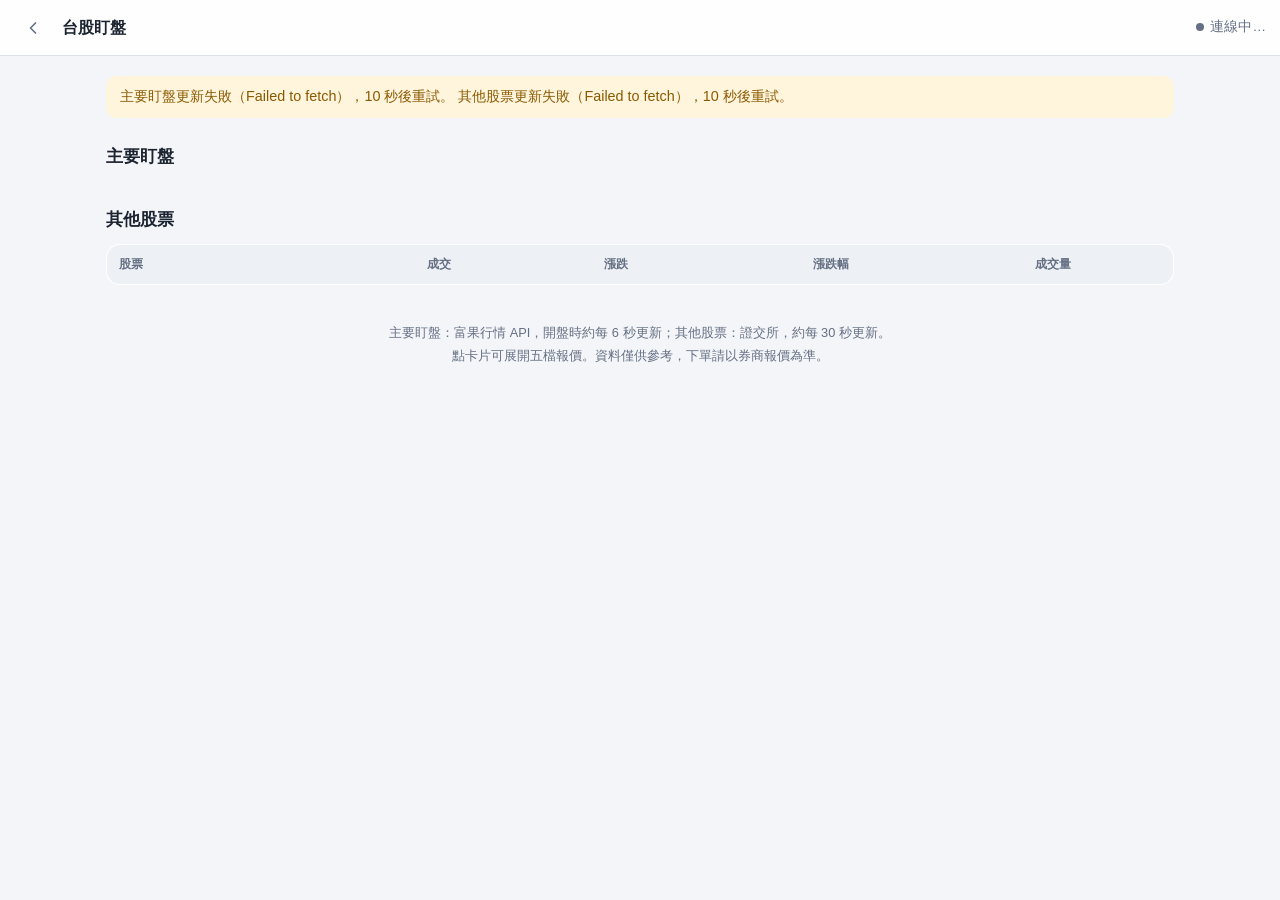
==== stocks/index.html @ e89dd972 "新增台股盯盤頁 - /stocks/：主要 5 檔用富果行情 API（約 6 秒更新、可展開五檔），其他股票用證交所（約 30 秒更新） - workers/stock-proxy.js：部署在 Cl" ====
<!DOCTYPE html>
<html lang="zh-Hant">
<head>
    <meta charset="UTF-8">
    <meta name="viewport" content="width=device-width, initial-scale=1.0">
    <meta name="theme-color" content="#1f3a5f">
    <title>台股盯盤</title>
    <style>
        :root {
            --bg: #f3f5f8; --surface: #fff; --surface-2: #edf0f4; --border: #dce1e8;
            --text: #1b2430; --muted: #657084; --primary: #1f5fa8;
            --up: #d1382b; --up-soft: #fdebe9; --down: #138a4c; --down-soft: #e4f4ea; --flat: #657084;
            --warn-bg: #fff4dc; --warn: #8a5a00;
            --shadow: 0 1px 2px rgba(20,30,50,.06), 0 6px 20px rgba(20,30,50,.07);
            color-scheme: light;
        }
        @media (prefers-color-scheme: dark) {
            :root {
                --bg: #10141a; --surface: #171d25; --surface-2: #1f2731; --border: #2b3542;
                --text: #e6ebf2; --muted: #93a0b3; --primary: #6ea8ec;
                --up: #ff6b5e; --up-soft: #3a1d1b; --down: #3fc47c; --down-soft: #15301f; --flat: #93a0b3;
                --warn-bg: #3a2e14; --warn: #f2c14e;
                --shadow: 0 1px 2px rgba(0,0,0,.3), 0 6px 20px rgba(0,0,0,.3);
                color-scheme: dark;
            }
        }
        * { box-sizing: border-box; }
        [hidden] { display: none !important; }
        body {
            margin: 0; min-height: 100vh; background: var(--bg); color: var(--text);
            font-family: -apple-system, BlinkMacSystemFont, "Segoe UI", "PingFang TC", "Noto Sans TC", "Microsoft JhengHei", sans-serif;
            line-height: 1.5;
        }
        .num { font-variant-numeric: tabular-nums; }
        .up { color: var(--up); } .down { color: var(--down); } .flat { color: var(--flat); }

        .topbar {
            position: sticky; top: 0; z-index: 10; display: flex; align-items: center; gap: 10px;
            height: 56px; padding: 0 14px;
            background: color-mix(in srgb, var(--surface) 90%, transparent);
            backdrop-filter: blur(10px); -webkit-backdrop-filter: blur(10px);
            border-bottom: 1px solid var(--border);
        }
        .back { display: inline-grid; place-items: center; width: 38px; height: 38px; border-radius: 10px; color: var(--muted); text-decoration: none; }
        .back:hover { background: var(--surface-2); color: var(--text); }
        .topbar b { flex: 1; }
        .status { display: inline-flex; align-items: center; gap: 6px; font-size: .85rem; color: var(--muted); }
        .dot { width: 8px; height: 8px; border-radius: 50%; background: var(--flat); }
        .status.live .dot { background: var(--up); animation: pulse 1.6s infinite; }
        @keyframes pulse { 50% { opacity: .3; } }

        main { max-width: 1100px; margin: 0 auto; padding: 20px 16px 60px; }
        .notice { margin: 0 0 16px; padding: 10px 14px; border-radius: 10px; background: var(--warn-bg); color: var(--warn); font-size: .9rem; }
        h2 { font-size: 1.05rem; margin: 26px 0 12px; display: flex; align-items: baseline; gap: 10px; }
        h2 small { font-weight: 400; color: var(--muted); font-size: .8rem; }

        .cards { display: grid; grid-template-columns: repeat(auto-fill, minmax(200px, 1fr)); gap: 12px; }
        .card {
            background: var(--surface); border: 1px solid var(--border); border-radius: 14px;
            padding: 14px 14px 12px; display: flex; flex-direction: column; gap: 6px; cursor: pointer;
            transition: box-shadow .15s;
        }
        .card:hover { box-shadow: var(--shadow); }
        .card.c-up { border-top: 3px solid var(--up); } .card.c-down { border-top: 3px solid var(--down); }
        .card-head { display: flex; justify-content: space-between; align-items: baseline; gap: 8px; }
        .card-name { font-weight: 700; }
        .card-sym { font-size: .78rem; color: var(--muted); }
        .price { font-size: 1.9rem; font-weight: 700; line-height: 1.1; }
        .chg { font-size: .92rem; font-weight: 600; }
        .tag { font-size: .7rem; font-weight: 700; padding: 1px 6px; border-radius: 4px; color: #fff; margin-left: 6px; vertical-align: middle; }
        .tag.lu { background: var(--up); } .tag.ld { background: var(--down); } .tag.trial { background: var(--flat); }
        .ohlc { display: grid; grid-template-columns: 1fr 1fr; gap: 2px 10px; font-size: .78rem; color: var(--muted); }
        .ohlc b { color: var(--text); font-weight: 600; }
        .book { display: none; margin-top: 6px; border-top: 1px dashed var(--border); padding-top: 6px; font-size: .78rem; }
        .card.open .book { display: grid; grid-template-columns: 1fr 1fr; gap: 0 10px; }
        .book div { display: flex; justify-content: space-between; }
        .book .h { color: var(--muted); font-weight: 600; }
        .flash-up { animation: fu 1s; } .flash-down { animation: fd 1s; }
        @keyframes fu { from { background: var(--up-soft); } }
        @keyframes fd { from { background: var(--down-soft); } }

        table { width: 100%; border-collapse: collapse; background: var(--surface); border: 1px solid var(--border); border-radius: 14px; overflow: hidden; }
        th, td { padding: 10px 12px; text-align: right; border-bottom: 1px solid var(--border); font-size: .92rem; }
        th { font-size: .78rem; color: var(--muted); font-weight: 600; background: var(--surface-2); }
        th:first-child, td:first-child { text-align: left; }
        tr:last-child td { border-bottom: 0; }
        td .sym { color: var(--muted); font-size: .78rem; margin-left: 6px; }
        td a { color: var(--primary); text-decoration: none; font-size: .82rem; }
        .est { font-size: .7rem; color: var(--muted); }
        .hide-sm { }

        footer { margin-top: 36px; font-size: .8rem; color: var(--muted); text-align: center; line-height: 1.8; }
        @media (max-width: 560px) {
            .cards { grid-template-columns: 1fr 1fr; gap: 10px; }
            .price { font-size: 1.5rem; }
            th, td { padding: 9px 8px; font-size: .86rem; }
            .hide-sm { display: none; }
        }
    </style>
</head>
<body>
    <header class="topbar">
        <a class="back" href="../" aria-label="回入口首頁" title="回入口首頁">
            <svg viewBox="0 0 24 24" width="20" height="20" fill="none" stroke="currentColor" stroke-width="2" stroke-linecap="round" stroke-linejoin="round"><path d="M15 18l-6-6 6-6"/></svg>
        </a>
        <b>台股盯盤</b>
        <span class="status" id="status"><span class="dot"></span><span id="statusText">連線中…</span></span>
    </header>
    <main>
        <p class="notice" id="notice" hidden></p>

        <h2>主要盯盤 <small id="rtInfo"></small></h2>
        <div class="cards" id="cards"></div>

        <h2>其他股票 <small id="otInfo"></small></h2>
        <table>
            <thead><tr><th>股票</th><th>成交</th><th>漲跌</th><th>漲跌幅</th><th class="hide-sm">成交量</th><th class="hide-sm"></th></tr></thead>
            <tbody id="rows"></tbody>
        </table>

        <footer>
            主要盯盤：富果行情 API，開盤時約每 6 秒更新；其他股票：證交所，約每 30 秒更新。<br>
            點卡片可展開五檔報價。資料僅供參考，下單請以券商報價為準。
        </footer>
    </main>
    <script>
    (() => {
        const API = 'https://stock-proxy.jefflung0501.workers.dev';
        const $ = s => document.querySelector(s);
        const esc = s => String(s ?? '').replace(/[&<>"']/g, c => ({ '&': '&amp;', '<': '&lt;', '>': '&gt;', '"': '&quot;', "'": '&#39;' }[c]));
        const fmt = (n, d = 2) => n == null ? '—' : Number(n).toLocaleString('zh-TW', { minimumFractionDigits: n % 1 ? d : 0, maximumFractionDigits: d });
        const dir = n => n > 0 ? 'up' : n < 0 ? 'down' : 'flat';
        const sign = n => n > 0 ? '▲' : n < 0 ? '▼' : '';
        const vol = n => n == null ? '—' : n >= 1e4 ? `${(n / 1e4).toFixed(1)} 萬張` : `${fmt(n, 0)} 張`;
        const clock = ts => { const d = new Date(ts); return d.toLocaleTimeString('zh-TW', { hour12: false }); };
        const google = s => `https://www.google.com/search?q=${encodeURIComponent(s + ' 股價')}`;

        const last = {};          // 上一次價格，用來閃爍提示
        const opened = new Set(); // 展開五檔的卡片

        function renderCards(items) {
            $('#cards').innerHTML = items.map(q => {
                if (q.error) return `<div class="card"><div class="card-head"><span class="card-name">${esc(q.symbol)}</span></div><span class="card-sym">${esc(q.error)}</span></div>`;
                const d = dir(q.change);
                const flash = last[q.symbol] != null && q.price !== last[q.symbol] ? (q.price > last[q.symbol] ? 'flash-up' : 'flash-down') : '';
                last[q.symbol] = q.price;
                const book = [];
                for (let i = 0; i < 5; i++) {
                    const b = q.bids?.[i], a = q.asks?.[i];
                    book.push(`<div><span>${b ? fmt(b.price) : ''}</span><span>${b ? fmt(b.size, 0) : ''}</span></div><div><span>${a ? fmt(a.price) : ''}</span><span>${a ? fmt(a.size, 0) : ''}</span></div>`);
                }
                return `
                <div class="card c-${d} ${flash} ${opened.has(q.symbol) ? 'open' : ''}" data-sym="${esc(q.symbol)}" title="點一下展開五檔">
                    <div class="card-head">
                        <span class="card-name">${esc(q.name)}${q.limitUp ? '<span class="tag lu">漲停</span>' : ''}${q.limitDown ? '<span class="tag ld">跌停</span>' : ''}${q.trial ? '<span class="tag trial">試撮</span>' : ''}</span>
                        <span class="card-sym">${esc(q.symbol)}</span>
                    </div>
                    <div class="price num ${d}">${fmt(q.price)}</div>
                    <div class="chg num ${d}">${sign(q.change)} ${fmt(Math.abs(q.change ?? 0))}（${fmt(Math.abs(q.changePercent ?? 0))}%）</div>
                    <div class="ohlc num">
                        <span>開 <b>${fmt(q.open)}</b></span><span>昨收 <b>${fmt(q.prevClose)}</b></span>
                        <span>高 <b>${fmt(q.high)}</b></span><span>低 <b>${fmt(q.low)}</b></span>
                        <span style="grid-column:1/-1">量 <b>${vol(q.volume)}</b></span>
                    </div>
                    <div class="book num"><div class="h"><span>買價</span><span>量</span></div><div class="h"><span>賣價</span><span>量</span></div>${book.join('')}</div>
                </div>`;
            }).join('');
        }

        function renderRows(items) {
            $('#rows').innerHTML = items.map(q => {
                if (q.error) return `<tr><td>${esc(q.symbol)}</td><td colspan="5" class="flat">${esc(q.error)}</td></tr>`;
                const d = dir(q.change);
                return `<tr>
                    <td><b>${esc(q.name)}</b><span class="sym">${esc(q.symbol)}</span></td>
                    <td class="num ${d}">${fmt(q.price)}${q.estimated ? '<div class="est">買價估計</div>' : ''}</td>
                    <td class="num ${d}">${sign(q.change)} ${fmt(Math.abs(q.change ?? 0))}</td>
                    <td class="num ${d}">${fmt(Math.abs(q.changePercent ?? 0))}%</td>
                    <td class="num hide-sm">${vol(q.volume)}</td>
                    <td class="hide-sm"><a href="${google(q.symbol)}" target="_blank" rel="noopener">Google ↗</a></td>
                </tr>`;
            }).join('');
        }

        /* ---- 輪詢：開盤中才頻繁更新，分頁隱藏時暫停，出錯就放慢 ---- */
        function poller(group, render, infoEl) {
            let timer = null, failures = 0;
            async function tick() {
                clearTimeout(timer);
                if (document.hidden) return;   // 回到分頁時再繼續
                let wait;
                try {
                    const r = await fetch(`${API}/${group}`, { cache: 'no-store' });
                    const data = await r.json();
                    if (!r.ok || !data.items) throw new Error(data.error || r.status);
                    render(data.items);
                    failures = 0;
                    setMarket(data.marketOpen);
                    infoEl.textContent = `${clock(data.updated)} 更新${data.stale ? '（暫用舊資料）' : ''}`;
                    showNotice(group, data.stale ? `資料來源暫時有問題，先顯示 ${clock(data.updated)} 的資料。` : '');
                    wait = Math.max(5, data.ttl || 30) * 1000;
                } catch (e) {
                    failures++;
                    wait = Math.min(120, 10 * 2 ** (failures - 1)) * 1000;   // 10、20、40、80、120 秒
                    showNotice(group, `${group === 'realtime' ? '主要盯盤' : '其他股票'}更新失敗（${e.message}），${wait / 1000} 秒後重試。`);
                }
                timer = setTimeout(tick, wait);
            }
            document.addEventListener('visibilitychange', () => { if (!document.hidden) tick(); });
            return tick;
        }

        const notices = {};
        function showNotice(group, text) {
            notices[group] = text;
            const msg = Object.values(notices).filter(Boolean).join(' ');
            $('#notice').hidden = !msg;
            $('#notice').textContent = msg;
        }
        function setMarket(open) {
            $('#status').classList.toggle('live', !!open);
            $('#statusText').textContent = open ? '盤中即時' : '已收盤';
        }

        $('#cards').addEventListener('click', e => {
            const c = e.target.closest('.card[data-sym]');
            if (!c) return;
            const s = c.dataset.sym;
            opened.has(s) ? opened.delete(s) : opened.add(s);
            c.classList.toggle('open');
        });

        poller('realtime', renderCards, $('#rtInfo'))();
        poller('others', renderRows, $('#otInfo'))();
    })();
    </script>
</body>
</html>
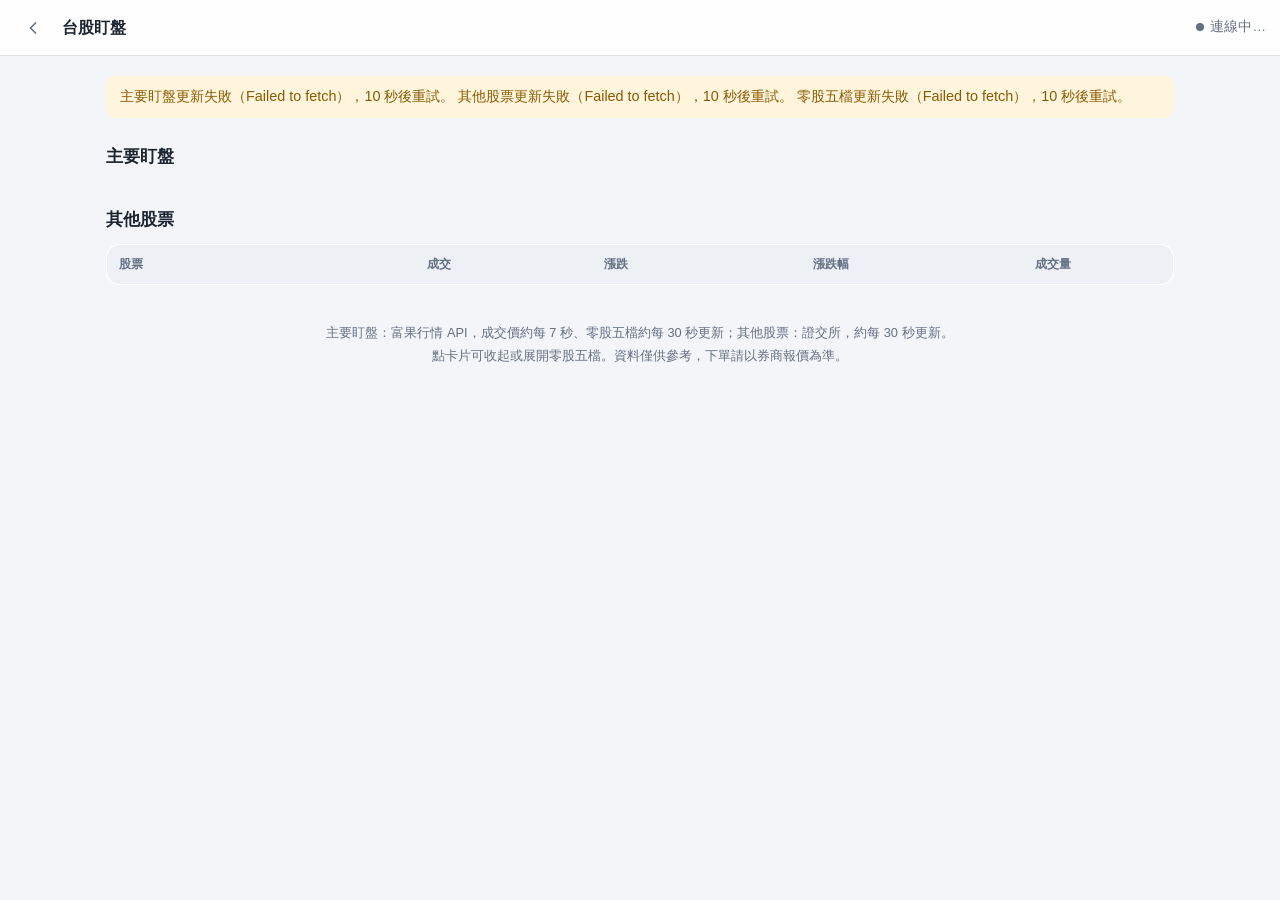
==== commit 77e88c8e: "台股盯盤：五檔改看零股，加長條圖與委買委賣比例 - Worker 新增 /oddlot（富果 type=oddlot），30 秒更新；一般報價改為 7 秒，總請求約每分鐘 53 次 - 零股五檔預設展" ====
--- a/stocks/index.html
+++ b/stocks/index.html
@@ -54,7 +54,7 @@
         h2 { font-size: 1.05rem; margin: 26px 0 12px; display: flex; align-items: baseline; gap: 10px; }
         h2 small { font-weight: 400; color: var(--muted); font-size: .8rem; }
 
-        .cards { display: grid; grid-template-columns: repeat(auto-fill, minmax(200px, 1fr)); gap: 12px; }
+        .cards { display: grid; grid-template-columns: repeat(auto-fill, minmax(250px, 1fr)); gap: 12px; }
         .card {
             background: var(--surface); border: 1px solid var(--border); border-radius: 14px;
             padding: 14px 14px 12px; display: flex; flex-direction: column; gap: 6px; cursor: pointer;
@@ -71,10 +71,25 @@
         .tag.lu { background: var(--up); } .tag.ld { background: var(--down); } .tag.trial { background: var(--flat); }
         .ohlc { display: grid; grid-template-columns: 1fr 1fr; gap: 2px 10px; font-size: .78rem; color: var(--muted); }
         .ohlc b { color: var(--text); font-weight: 600; }
-        .book { display: none; margin-top: 6px; border-top: 1px dashed var(--border); padding-top: 6px; font-size: .78rem; }
-        .card.open .book { display: grid; grid-template-columns: 1fr 1fr; gap: 0 10px; }
-        .book div { display: flex; justify-content: space-between; }
-        .book .h { color: var(--muted); font-weight: 600; }
+        .book { margin-top: 6px; border-top: 1px dashed var(--border); padding-top: 8px; font-size: .78rem; }
+        .card.collapsed .book { display: none; }
+        .book-head { display: flex; justify-content: space-between; color: var(--muted); font-size: .72rem; margin-bottom: 4px; }
+        .book-grid { display: grid; grid-template-columns: 1fr 1fr; gap: 2px 6px; }
+        .book-grid .h { color: var(--muted); font-weight: 600; font-size: .72rem; display: flex; justify-content: space-between; padding: 0 4px; }
+        .lv { position: relative; display: flex; justify-content: space-between; align-items: center; height: 20px; padding: 0 4px; border-radius: 4px; overflow: hidden; }
+        .lv i { position: absolute; top: 2px; bottom: 2px; border-radius: 3px; opacity: .22; transition: width .4s ease; }
+        .lv.bid i { right: 0; background: var(--up); }
+        .lv.ask i { left: 0; background: var(--down); }
+        .lv span { position: relative; }
+        .lv .p { font-weight: 600; }
+        .lv.bid .p { color: var(--up); } .lv.ask .p { color: var(--down); }
+        .ratio { margin-top: 8px; }
+        .ratio-bar { display: flex; height: 8px; border-radius: 4px; overflow: hidden; background: var(--surface-2); }
+        .ratio-bar .b { background: var(--up); transition: width .4s ease; }
+        .ratio-bar .a { background: var(--down); transition: width .4s ease; }
+        .ratio-label { display: flex; justify-content: space-between; font-size: .72rem; margin-top: 3px; font-weight: 600; }
+        .ratio-label .b { color: var(--up); } .ratio-label .a { color: var(--down); }
+        .book-empty { color: var(--muted); font-size: .75rem; padding: 6px 0; text-align: center; }
         .flash-up { animation: fu 1s; } .flash-down { animation: fd 1s; }
         @keyframes fu { from { background: var(--up-soft); } }
         @keyframes fd { from { background: var(--down-soft); } }
@@ -91,7 +106,7 @@
 
         footer { margin-top: 36px; font-size: .8rem; color: var(--muted); text-align: center; line-height: 1.8; }
         @media (max-width: 560px) {
-            .cards { grid-template-columns: 1fr 1fr; gap: 10px; }
+            .cards { grid-template-columns: 1fr; gap: 10px; }
             .price { font-size: 1.5rem; }
             th, td { padding: 9px 8px; font-size: .86rem; }
             .hide-sm { display: none; }
@@ -119,8 +134,8 @@
         </table>
 
         <footer>
-            主要盯盤：富果行情 API，開盤時約每 6 秒更新；其他股票：證交所，約每 30 秒更新。<br>
-            點卡片可展開五檔報價。資料僅供參考，下單請以券商報價為準。
+            主要盯盤：富果行情 API，成交價約每 7 秒、零股五檔約每 30 秒更新；其他股票：證交所，約每 30 秒更新。<br>
+            點卡片可收起或展開零股五檔。資料僅供參考，下單請以券商報價為準。
         </footer>
     </main>
     <script>
@@ -136,21 +151,52 @@
         const google = s => `https://www.google.com/search?q=${encodeURIComponent(s + ' 股價')}`;
 
         const last = {};          // 上一次價格，用來閃爍提示
-        const opened = new Set(); // 展開五檔的卡片
-
-        function renderCards(items) {
+        const collapsed = new Set(); // 收起零股五檔的卡片
+        let odd = {};                // 零股五檔，依股票代號
+        let lastRealtime = [];
+
+        // 零股五檔：量旁邊畫長條（以 10 檔中最大量為 100%），最下面是委買／委賣比例
+        function bookHTML(o) {
+            if (!o) return '<div class="book-empty">零股五檔載入中…</div>';
+            if (o.error) return `<div class="book-empty">零股五檔：${esc(o.error)}</div>`;
+            const bids = o.bids || [], asks = o.asks || [];
+            if (!bids.length && !asks.length) return '<div class="book-empty">目前沒有零股委託</div>';
+            const max = Math.max(1, ...bids.map(x => x.size), ...asks.map(x => x.size));
+            const sumB = bids.reduce((t, x) => t + x.size, 0), sumA = asks.reduce((t, x) => t + x.size, 0);
+            const pb = sumB + sumA ? Math.round(sumB / (sumB + sumA) * 100) : 50;
+            const rows = [];
+            for (let i = 0; i < 5; i++) {
+                const b = bids[i], a = asks[i];
+                rows.push(b ? `<div class="lv bid"><i style="width:${b.size / max * 100}%"></i><span>${fmt(b.size, 0)}</span><span class="p">${fmt(b.price)}</span></div>` : '<div class="lv"></div>');
+                rows.push(a ? `<div class="lv ask"><i style="width:${a.size / max * 100}%"></i><span class="p">${fmt(a.price)}</span><span>${fmt(a.size, 0)}</span></div>` : '<div class="lv"></div>');
+            }
+            return `
+                <div class="book-head"><span>零股五檔（單位：股）</span><span>${o.price != null ? `零股成交 ${fmt(o.price)}` : ''}</span></div>
+                <div class="book-grid">
+                    <div class="h"><span>買量</span><span>買價</span></div><div class="h"><span>賣價</span><span>賣量</span></div>
+                    ${rows.join('')}
+                </div>
+                <div class="ratio" title="五檔委買量 ${fmt(sumB, 0)} 股／委賣量 ${fmt(sumA, 0)} 股">
+                    <div class="ratio-bar"><span class="b" style="width:${pb}%"></span><span class="a" style="width:${100 - pb}%"></span></div>
+                    <div class="ratio-label"><span class="b">委買 ${pb}%（${fmt(sumB, 0)}）</span><span class="a">（${fmt(sumA, 0)}）${100 - pb}% 委賣</span></div>
+                </div>`;
+        }
+
+        function renderOddlot(items) {
+            odd = Object.fromEntries(items.map(o => [o.symbol, o]));
+            renderCards(lastRealtime, true);
+        }
+
+        function renderCards(items, bookOnly) {
+            if (!bookOnly) lastRealtime = items;
             $('#cards').innerHTML = items.map(q => {
                 if (q.error) return `<div class="card"><div class="card-head"><span class="card-name">${esc(q.symbol)}</span></div><span class="card-sym">${esc(q.error)}</span></div>`;
                 const d = dir(q.change);
-                const flash = last[q.symbol] != null && q.price !== last[q.symbol] ? (q.price > last[q.symbol] ? 'flash-up' : 'flash-down') : '';
+                const flash = !bookOnly && last[q.symbol] != null && q.price !== last[q.symbol] ? (q.price > last[q.symbol] ? 'flash-up' : 'flash-down') : '';
                 last[q.symbol] = q.price;
-                const book = [];
-                for (let i = 0; i < 5; i++) {
-                    const b = q.bids?.[i], a = q.asks?.[i];
-                    book.push(`<div><span>${b ? fmt(b.price) : ''}</span><span>${b ? fmt(b.size, 0) : ''}</span></div><div><span>${a ? fmt(a.price) : ''}</span><span>${a ? fmt(a.size, 0) : ''}</span></div>`);
-                }
+                const book = bookHTML(odd[q.symbol]);
                 return `
-                <div class="card c-${d} ${flash} ${opened.has(q.symbol) ? 'open' : ''}" data-sym="${esc(q.symbol)}" title="點一下展開五檔">
+                <div class="card c-${d} ${flash} ${collapsed.has(q.symbol) ? 'collapsed' : ''}" data-sym="${esc(q.symbol)}" title="點一下收起／展開零股五檔">
                     <div class="card-head">
                         <span class="card-name">${esc(q.name)}${q.limitUp ? '<span class="tag lu">漲停</span>' : ''}${q.limitDown ? '<span class="tag ld">跌停</span>' : ''}${q.trial ? '<span class="tag trial">試撮</span>' : ''}</span>
                         <span class="card-sym">${esc(q.symbol)}</span>
@@ -162,7 +208,7 @@
                         <span>高 <b>${fmt(q.high)}</b></span><span>低 <b>${fmt(q.low)}</b></span>
                         <span style="grid-column:1/-1">量 <b>${vol(q.volume)}</b></span>
                     </div>
-                    <div class="book num"><div class="h"><span>買價</span><span>量</span></div><div class="h"><span>賣價</span><span>量</span></div>${book.join('')}</div>
+                    <div class="book num">${book}</div>
                 </div>`;
             }).join('');
         }
@@ -202,7 +248,7 @@
                 } catch (e) {
                     failures++;
                     wait = Math.min(120, 10 * 2 ** (failures - 1)) * 1000;   // 10、20、40、80、120 秒
-                    showNotice(group, `${group === 'realtime' ? '主要盯盤' : '其他股票'}更新失敗（${e.message}），${wait / 1000} 秒後重試。`);
+                    showNotice(group, `${{ realtime: '主要盯盤', oddlot: '零股五檔', others: '其他股票' }[group]}更新失敗（${e.message}），${wait / 1000} 秒後重試。`);
                 }
                 timer = setTimeout(tick, wait);
             }
@@ -226,12 +272,13 @@
             const c = e.target.closest('.card[data-sym]');
             if (!c) return;
             const s = c.dataset.sym;
-            opened.has(s) ? opened.delete(s) : opened.add(s);
-            c.classList.toggle('open');
+            collapsed.has(s) ? collapsed.delete(s) : collapsed.add(s);
+            c.classList.toggle('collapsed');
         });
 
         poller('realtime', renderCards, $('#rtInfo'))();
         poller('others', renderRows, $('#otInfo'))();
+        poller('oddlot', renderOddlot, { set textContent(v) { } })();
     })();
     </script>
 </body>
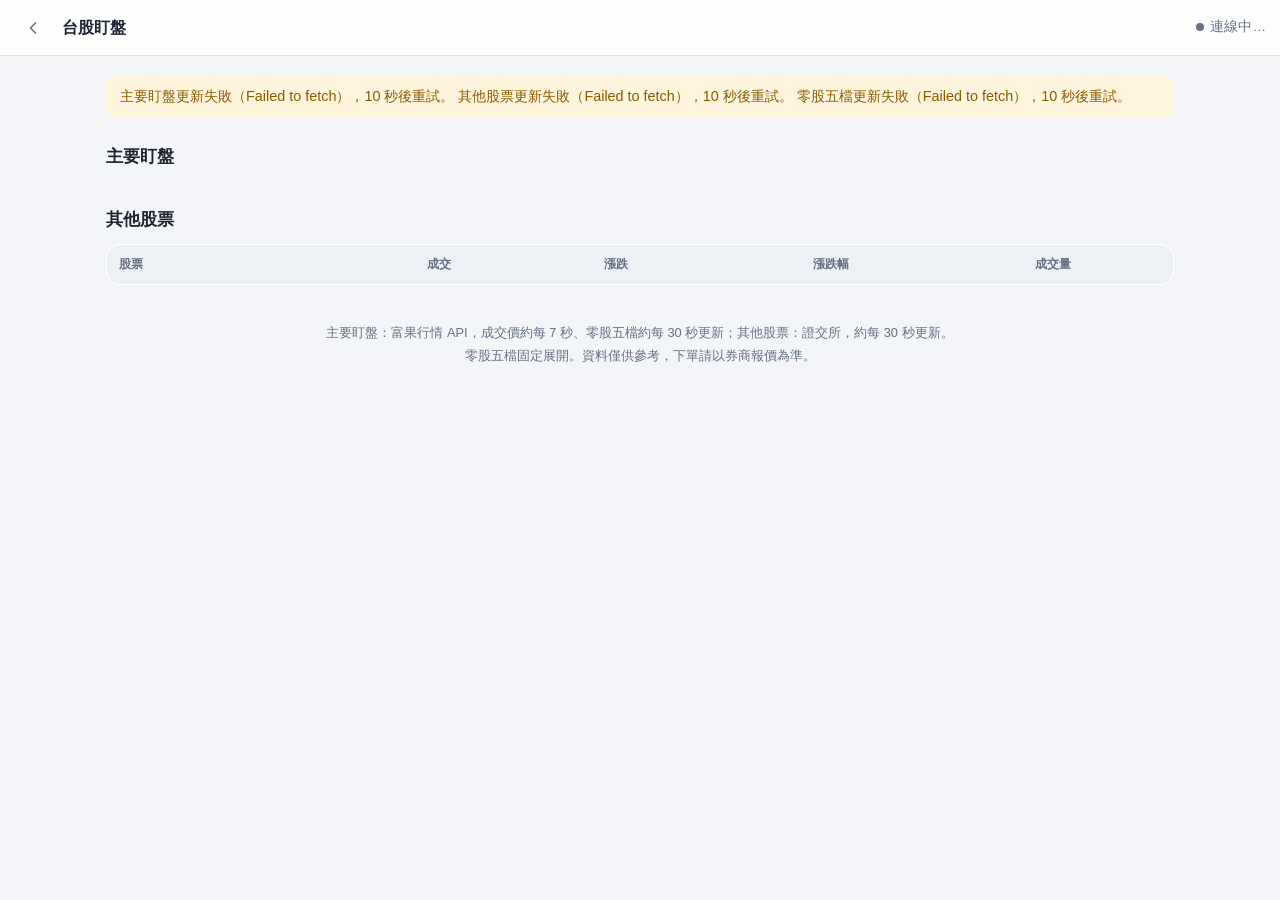
==== commit 076ffb67: "台股盯盤：零股五檔固定展開，移除點卡片收合 Co-Authored-By: Claude Opus 5.5 <noreply@anthropic.com> Claude-Session: https:" ====
--- a/stocks/index.html
+++ b/stocks/index.html
@@ -57,7 +57,7 @@
         .cards { display: grid; grid-template-columns: repeat(auto-fill, minmax(250px, 1fr)); gap: 12px; }
         .card {
             background: var(--surface); border: 1px solid var(--border); border-radius: 14px;
-            padding: 14px 14px 12px; display: flex; flex-direction: column; gap: 6px; cursor: pointer;
+            padding: 14px 14px 12px; display: flex; flex-direction: column; gap: 6px;
             transition: box-shadow .15s;
         }
         .card:hover { box-shadow: var(--shadow); }
@@ -72,7 +72,6 @@
         .ohlc { display: grid; grid-template-columns: 1fr 1fr; gap: 2px 10px; font-size: .78rem; color: var(--muted); }
         .ohlc b { color: var(--text); font-weight: 600; }
         .book { margin-top: 6px; border-top: 1px dashed var(--border); padding-top: 8px; font-size: .78rem; }
-        .card.collapsed .book { display: none; }
         .book-head { display: flex; justify-content: space-between; color: var(--muted); font-size: .72rem; margin-bottom: 4px; }
         .book-grid { display: grid; grid-template-columns: 1fr 1fr; gap: 2px 6px; }
         .book-grid .h { color: var(--muted); font-weight: 600; font-size: .72rem; display: flex; justify-content: space-between; padding: 0 4px; }
@@ -135,7 +134,7 @@
 
         <footer>
             主要盯盤：富果行情 API，成交價約每 7 秒、零股五檔約每 30 秒更新；其他股票：證交所，約每 30 秒更新。<br>
-            點卡片可收起或展開零股五檔。資料僅供參考，下單請以券商報價為準。
+            零股五檔固定展開。資料僅供參考，下單請以券商報價為準。
         </footer>
     </main>
     <script>
@@ -151,7 +150,6 @@
         const google = s => `https://www.google.com/search?q=${encodeURIComponent(s + ' 股價')}`;
 
         const last = {};          // 上一次價格，用來閃爍提示
-        const collapsed = new Set(); // 收起零股五檔的卡片
         let odd = {};                // 零股五檔，依股票代號
         let lastRealtime = [];
 
@@ -196,7 +194,7 @@
                 last[q.symbol] = q.price;
                 const book = bookHTML(odd[q.symbol]);
                 return `
-                <div class="card c-${d} ${flash} ${collapsed.has(q.symbol) ? 'collapsed' : ''}" data-sym="${esc(q.symbol)}" title="點一下收起／展開零股五檔">
+                <div class="card c-${d} ${flash}" data-sym="${esc(q.symbol)}">
                     <div class="card-head">
                         <span class="card-name">${esc(q.name)}${q.limitUp ? '<span class="tag lu">漲停</span>' : ''}${q.limitDown ? '<span class="tag ld">跌停</span>' : ''}${q.trial ? '<span class="tag trial">試撮</span>' : ''}</span>
                         <span class="card-sym">${esc(q.symbol)}</span>
@@ -268,13 +266,6 @@
             $('#statusText').textContent = open ? '盤中即時' : '已收盤';
         }
 
-        $('#cards').addEventListener('click', e => {
-            const c = e.target.closest('.card[data-sym]');
-            if (!c) return;
-            const s = c.dataset.sym;
-            collapsed.has(s) ? collapsed.delete(s) : collapsed.add(s);
-            c.classList.toggle('collapsed');
-        });
 
         poller('realtime', renderCards, $('#rtInfo'))();
         poller('others', renderRows, $('#otInfo'))();
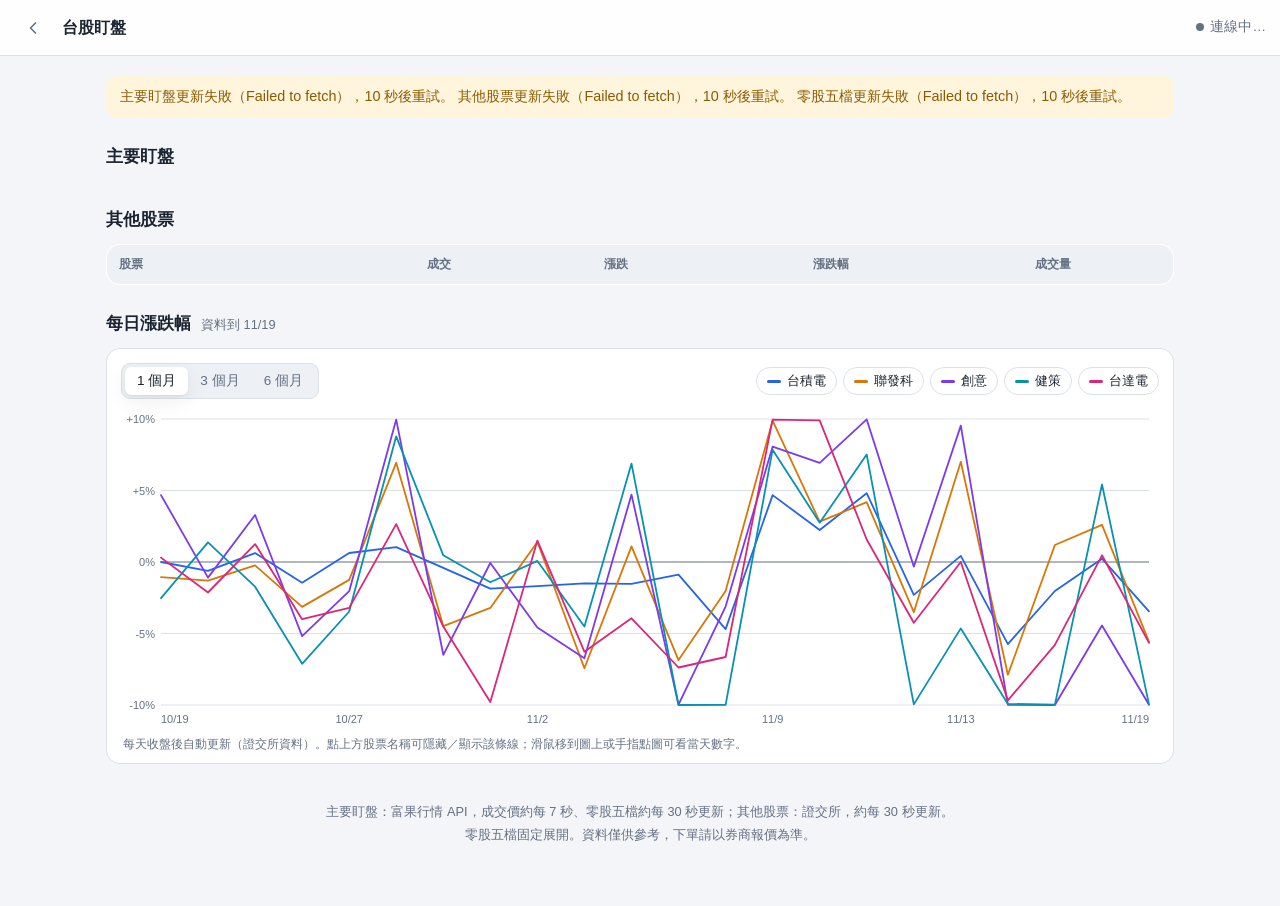
==== commit 5644a6d7: "台股盯盤：新增 5 檔每日漲跌幅折線圖 - stocks/history.json 由 GitHub Actions 每個交易日 14:47 從證交所更新 - 可切換 1／3／6 個月，點股票名稱隱藏" ====
--- a/stocks/index.html
+++ b/stocks/index.html
@@ -103,12 +103,46 @@
         .est { font-size: .7rem; color: var(--muted); }
         .hide-sm { }
 
+
+        /* ---- 每日漲跌幅折線圖 ---- */
+        :root { --s1: #2563eb; --s2: #d97706; --s3: #7c3aed; --s4: #0891b2; --s5: #db2777; }
+        @media (prefers-color-scheme: dark) { :root { --s1: #60a5fa; --s2: #fbbf24; --s3: #a78bfa; --s4: #22d3ee; --s5: #f472b6; } }
+        .chart-card { background: var(--surface); border: 1px solid var(--border); border-radius: 14px; padding: 14px 14px 10px; }
+        .chart-tools { display: flex; justify-content: space-between; align-items: center; gap: 10px; flex-wrap: wrap; margin-bottom: 10px; }
+        .seg { display: inline-flex; padding: 3px; border-radius: 9px; background: var(--surface-2); border: 1px solid var(--border); }
+        .seg button { border: 0; background: transparent; color: var(--muted); padding: 4px 12px; border-radius: 6px; font: inherit; font-size: .85rem; cursor: pointer; }
+        .seg button.active { background: var(--surface); color: var(--text); box-shadow: var(--shadow); }
+        .legend { display: flex; flex-wrap: wrap; gap: 6px; }
+        .legend button {
+            display: inline-flex; align-items: center; gap: 6px; border: 1px solid var(--border); background: var(--surface);
+            border-radius: 999px; padding: 3px 10px; font: inherit; font-size: .82rem; color: var(--text); cursor: pointer;
+        }
+        .legend button i { width: 14px; height: 3px; border-radius: 2px; background: var(--c); }
+        .legend button.off { opacity: .4; }
+        .legend button.off i { background: var(--border); }
+        .chart-wrap { position: relative; }
+        .chart-wrap svg { display: block; width: 100%; height: 320px; touch-action: pan-y; }
+        .chart-wrap .grid line { stroke: var(--border); stroke-width: 1; }
+        .chart-wrap .grid line.zero { stroke: var(--muted); stroke-width: 1.2; }
+        .chart-wrap .axis text { fill: var(--muted); font-size: 11px; font-variant-numeric: tabular-nums; }
+        .chart-wrap .series polyline { fill: none; stroke-width: 1.8; stroke-linejoin: round; stroke-linecap: round; }
+        .chart-wrap .guide { stroke: var(--muted); stroke-dasharray: 3 3; }
+        .tip {
+            position: absolute; top: 6px; pointer-events: none; background: var(--surface); border: 1px solid var(--border);
+            border-radius: 10px; box-shadow: var(--shadow); padding: 8px 10px; font-size: .8rem; min-width: 150px;
+        }
+        .tip b { display: block; margin-bottom: 4px; }
+        .tip div { display: flex; justify-content: space-between; gap: 12px; align-items: center; }
+        .tip div span:first-child { display: inline-flex; align-items: center; gap: 6px; }
+        .tip i { width: 8px; height: 8px; border-radius: 50%; background: var(--c); }
+        .chart-note { font-size: .75rem; color: var(--muted); margin: 6px 2px 0; }
         footer { margin-top: 36px; font-size: .8rem; color: var(--muted); text-align: center; line-height: 1.8; }
         @media (max-width: 560px) {
             .cards { grid-template-columns: 1fr; gap: 10px; }
             .price { font-size: 1.5rem; }
             th, td { padding: 9px 8px; font-size: .86rem; }
             .hide-sm { display: none; }
+            .chart-wrap svg { height: 260px; }
         }
     </style>
 </head>
@@ -131,6 +165,23 @@
             <thead><tr><th>股票</th><th>成交</th><th>漲跌</th><th>漲跌幅</th><th class="hide-sm">成交量</th><th class="hide-sm"></th></tr></thead>
             <tbody id="rows"></tbody>
         </table>
+
+        <h2>每日漲跌幅 <small id="histInfo"></small></h2>
+        <div class="chart-card">
+            <div class="chart-tools">
+                <div class="seg" id="range">
+                    <button data-n="22" class="active">1 個月</button>
+                    <button data-n="66">3 個月</button>
+                    <button data-n="0">6 個月</button>
+                </div>
+                <div class="legend" id="legendBtns"></div>
+            </div>
+            <div class="chart-wrap" id="chartWrap">
+                <svg id="chart" role="img" aria-label="主要盯盤 5 檔股票的每日漲跌幅折線圖"></svg>
+                <div class="tip" id="tip" hidden></div>
+            </div>
+            <p class="chart-note">每天收盤後自動更新（證交所資料）。點上方股票名稱可隱藏／顯示該條線；滑鼠移到圖上或手指點圖可看當天數字。</p>
+        </div>
 
         <footer>
             主要盯盤：富果行情 API，成交價約每 7 秒、零股五檔約每 30 秒更新；其他股票：證交所，約每 30 秒更新。<br>
@@ -267,6 +318,127 @@
         }
 
 
+
+        /* ---- 每日漲跌幅折線圖（自製 SVG，不需外部套件） ---- */
+        const chart = { data: null, n: 22, hidden: new Set() };
+        const SERIES_COLORS = ['var(--s1)', 'var(--s2)', 'var(--s3)', 'var(--s4)', 'var(--s5)'];
+
+        async function loadHistory() {
+            try {
+                const r = await fetch('history.json', { cache: 'no-cache' });
+                if (!r.ok) throw new Error(r.status);
+                const d = await r.json();
+                const order = d.order.filter(s => d.symbols[s]);
+                // 以日期為 x 軸，合併 5 檔
+                const dates = [...new Set(order.flatMap(s => d.symbols[s].rows.map(x => x.date)))].sort();
+                chart.data = {
+                    dates,
+                    series: order.map((s, i) => {
+                        const m = new Map(d.symbols[s].rows.map(x => [x.date, x]));
+                        return { symbol: s, name: d.symbols[s].name, color: SERIES_COLORS[i % 5], rows: dates.map(dt => m.get(dt) || null) };
+                    })
+                };
+                const last = dates[dates.length - 1];
+                $('#histInfo').textContent = `資料到 ${last.slice(5).replace('-', '/')}`;
+                renderLegend();
+                drawChart();
+            } catch (e) {
+                $('#histInfo').textContent = '資料載入失敗';
+            }
+        }
+
+        function renderLegend() {
+            $('#legendBtns').innerHTML = chart.data.series.map(s =>
+                `<button data-sym="${s.symbol}" class="${chart.hidden.has(s.symbol) ? 'off' : ''}" style="--c:${s.color}"><i></i>${esc(s.name)}</button>`).join('');
+        }
+
+        function drawChart() {
+            if (!chart.data) return;
+            const svg = $('#chart');
+            const W = svg.clientWidth, H = svg.clientHeight;
+            const pad = { l: 40, r: 10, t: 10, b: 24 };
+            const all = chart.data.dates;
+            const start = chart.n ? Math.max(0, all.length - chart.n) : 0;
+            const dates = all.slice(start);
+            const vis = chart.data.series.filter(s => !chart.hidden.has(s.symbol));
+            const vals = vis.flatMap(s => s.rows.slice(start).filter(Boolean).map(r => r.pct)).filter(v => v != null);
+            let lo = Math.min(0, ...vals), hi = Math.max(0, ...vals);
+            const span = hi - lo || 2;
+            const step = span > 14 ? 5 : span > 6 ? 2 : 1;
+            lo = Math.floor(lo / step) * step; hi = Math.ceil(hi / step) * step;
+            if (lo === hi) { lo -= step; hi += step; }
+            const x = i => pad.l + (dates.length > 1 ? i / (dates.length - 1) : 0.5) * (W - pad.l - pad.r);
+            const y = v => pad.t + (hi - v) / (hi - lo) * (H - pad.t - pad.b);
+
+            let grid = '', axis = '';
+            for (let v = lo; v <= hi + 1e-9; v += step) {
+                grid += `<line x1="${pad.l}" x2="${W - pad.r}" y1="${y(v)}" y2="${y(v)}" class="${v === 0 ? 'zero' : ''}"/>`;
+                axis += `<text x="${pad.l - 6}" y="${y(v) + 4}" text-anchor="end">${v > 0 ? '+' : ''}${v}%</text>`;
+            }
+            const ticks = Math.min(W < 500 ? 4 : 6, dates.length);
+            for (let k = 0; k < ticks; k++) {
+                const i = Math.round(k * (dates.length - 1) / Math.max(1, ticks - 1));
+                const d = dates[i];
+                axis += `<text x="${x(i)}" y="${H - 6}" text-anchor="${k === 0 ? 'start' : k === ticks - 1 ? 'end' : 'middle'}">${+d.slice(5, 7)}/${+d.slice(8)}</text>`;
+            }
+            const lines = vis.map(s => {
+                const pts = s.rows.slice(start).map((r, i) => r && r.pct != null ? `${x(i).toFixed(1)},${y(r.pct).toFixed(1)}` : null).filter(Boolean).join(' ');
+                return `<polyline points="${pts}" style="stroke:${s.color}"/>`;
+            }).join('');
+            svg.setAttribute('viewBox', `0 0 ${W} ${H}`);
+            svg.innerHTML = `<g class="grid">${grid}</g><g class="axis">${axis}</g><g class="series">${lines}</g>
+                <line class="guide" id="guide" y1="${pad.t}" y2="${H - pad.b}" visibility="hidden"/><g id="dots"></g>
+                <rect id="hit" x="${pad.l}" y="0" width="${W - pad.l - pad.r}" height="${H}" fill="transparent"/>`;
+
+            const hit = svg.querySelector('#hit');
+            const show = clientX => {
+                const box = svg.getBoundingClientRect();
+                const px = clientX - box.left;
+                const i = Math.max(0, Math.min(dates.length - 1, Math.round((px - pad.l) / (W - pad.l - pad.r) * (dates.length - 1))));
+                const gx = x(i);
+                const guide = svg.querySelector('#guide');
+                guide.setAttribute('x1', gx); guide.setAttribute('x2', gx); guide.setAttribute('visibility', 'visible');
+                const rows = vis.map(s => ({ s, r: s.rows[start + i] })).filter(o => o.r && o.r.pct != null).sort((a, b) => b.r.pct - a.r.pct);
+                svg.querySelector('#dots').innerHTML = rows.map(o => `<circle cx="${gx}" cy="${y(o.r.pct)}" r="3.5" fill="${o.s.color}" stroke="var(--surface)" stroke-width="1.5"/>`).join('');
+                const tip = $('#tip');
+                const d = dates[i];
+                tip.innerHTML = `<b>${+d.slice(5, 7)}/${+d.slice(8)}</b>` + rows.map(o =>
+                    `<div><span style="--c:${o.s.color}"><i></i>${esc(o.s.name)}</span><span class="num ${dir(o.r.pct)}">${o.r.pct > 0 ? '+' : ''}${o.r.pct.toFixed(2)}%</span></div>`).join('');
+                tip.hidden = false;
+                const tw = tip.offsetWidth;
+                tip.style.left = `${gx + 12 + tw > W ? gx - 12 - tw : gx + 12}px`;
+            };
+            const hide = () => {
+                $('#tip').hidden = true;
+                svg.querySelector('#guide').setAttribute('visibility', 'hidden');
+                svg.querySelector('#dots').innerHTML = '';
+            };
+            hit.addEventListener('mousemove', e => show(e.clientX));
+            hit.addEventListener('mouseleave', hide);
+            hit.addEventListener('touchstart', e => show(e.touches[0].clientX), { passive: true });
+            hit.addEventListener('touchmove', e => show(e.touches[0].clientX), { passive: true });
+        }
+
+        $('#range').addEventListener('click', e => {
+            const b = e.target.closest('button');
+            if (!b) return;
+            chart.n = Number(b.dataset.n);
+            $('#range').querySelectorAll('button').forEach(x => x.classList.toggle('active', x === b));
+            drawChart();
+        });
+        $('#legendBtns').addEventListener('click', e => {
+            const b = e.target.closest('button');
+            if (!b) return;
+            const s = b.dataset.sym;
+            chart.hidden.has(s) ? chart.hidden.delete(s) : chart.hidden.add(s);
+            if (chart.hidden.size === chart.data.series.length) chart.hidden.delete(s);  // 至少留一條
+            renderLegend();
+            drawChart();
+        });
+        let resizeTimer;
+        window.addEventListener('resize', () => { clearTimeout(resizeTimer); resizeTimer = setTimeout(drawChart, 150); });
+        loadHistory();
+
         poller('realtime', renderCards, $('#rtInfo'))();
         poller('others', renderRows, $('#otInfo'))();
         poller('oddlot', renderOddlot, { set textContent(v) { } })();
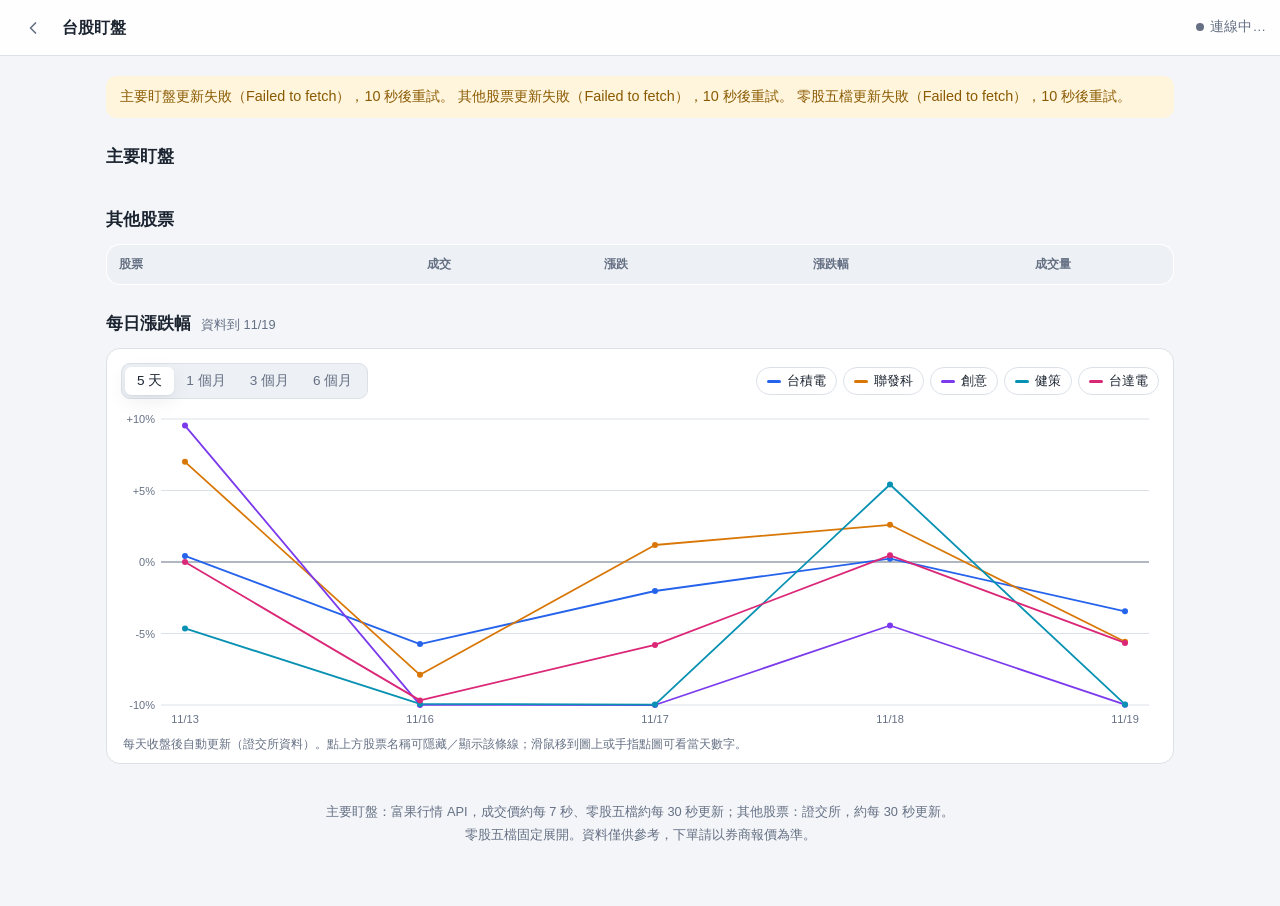
==== commit 42a4fa17: "漲跌幅折線圖預設顯示近 5 個交易日並標出每日點位 Co-Authored-By: Claude Opus 5.5 <noreply@anthropic.com> Claude-Session: ht" ====
--- a/stocks/index.html
+++ b/stocks/index.html
@@ -170,7 +170,8 @@
         <div class="chart-card">
             <div class="chart-tools">
                 <div class="seg" id="range">
-                    <button data-n="22" class="active">1 個月</button>
+                    <button data-n="5" class="active">5 天</button>
+                    <button data-n="22">1 個月</button>
                     <button data-n="66">3 個月</button>
                     <button data-n="0">6 個月</button>
                 </div>
@@ -320,7 +321,7 @@
 
 
         /* ---- 每日漲跌幅折線圖（自製 SVG，不需外部套件） ---- */
-        const chart = { data: null, n: 22, hidden: new Set() };
+        const chart = { data: null, n: 5, hidden: new Set() };
         const SERIES_COLORS = ['var(--s1)', 'var(--s2)', 'var(--s3)', 'var(--s4)', 'var(--s5)'];
 
         async function loadHistory() {
@@ -357,6 +358,7 @@
             const svg = $('#chart');
             const W = svg.clientWidth, H = svg.clientHeight;
             const pad = { l: 40, r: 10, t: 10, b: 24 };
+            const fewDays = chart.n && chart.n <= 10;
             const all = chart.data.dates;
             const start = chart.n ? Math.max(0, all.length - chart.n) : 0;
             const dates = all.slice(start);
@@ -367,7 +369,8 @@
             const step = span > 14 ? 5 : span > 6 ? 2 : 1;
             lo = Math.floor(lo / step) * step; hi = Math.ceil(hi / step) * step;
             if (lo === hi) { lo -= step; hi += step; }
-            const x = i => pad.l + (dates.length > 1 ? i / (dates.length - 1) : 0.5) * (W - pad.l - pad.r);
+            const inset = fewDays ? 24 : 0;   // 天數少時左右留白，點不會貼邊
+            const x = i => pad.l + inset + (dates.length > 1 ? i / (dates.length - 1) : 0.5) * (W - pad.l - pad.r - inset * 2);
             const y = v => pad.t + (hi - v) / (hi - lo) * (H - pad.t - pad.b);
 
             let grid = '', axis = '';
@@ -375,15 +378,18 @@
                 grid += `<line x1="${pad.l}" x2="${W - pad.r}" y1="${y(v)}" y2="${y(v)}" class="${v === 0 ? 'zero' : ''}"/>`;
                 axis += `<text x="${pad.l - 6}" y="${y(v) + 4}" text-anchor="end">${v > 0 ? '+' : ''}${v}%</text>`;
             }
-            const ticks = Math.min(W < 500 ? 4 : 6, dates.length);
+            const ticks = dates.length <= 7 ? dates.length : Math.min(W < 500 ? 4 : 6, dates.length);
             for (let k = 0; k < ticks; k++) {
                 const i = Math.round(k * (dates.length - 1) / Math.max(1, ticks - 1));
                 const d = dates[i];
-                axis += `<text x="${x(i)}" y="${H - 6}" text-anchor="${k === 0 ? 'start' : k === ticks - 1 ? 'end' : 'middle'}">${+d.slice(5, 7)}/${+d.slice(8)}</text>`;
+                axis += `<text x="${x(i)}" y="${H - 6}" text-anchor="${fewDays ? 'middle' : k === 0 ? 'start' : k === ticks - 1 ? 'end' : 'middle'}">${+d.slice(5, 7)}/${+d.slice(8)}</text>`;
             }
             const lines = vis.map(s => {
                 const pts = s.rows.slice(start).map((r, i) => r && r.pct != null ? `${x(i).toFixed(1)},${y(r.pct).toFixed(1)}` : null).filter(Boolean).join(' ');
-                return `<polyline points="${pts}" style="stroke:${s.color}"/>`;
+                // 天數少時在每個點畫圓點，比較好對照
+                const dots = dates.length <= 10 ? s.rows.slice(start).map((r, i) => r && r.pct != null
+                    ? `<circle cx="${x(i).toFixed(1)}" cy="${y(r.pct).toFixed(1)}" r="3" fill="${s.color}"/>` : '').join('') : '';
+                return `<polyline points="${pts}" style="stroke:${s.color}"/>${dots}`;
             }).join('');
             svg.setAttribute('viewBox', `0 0 ${W} ${H}`);
             svg.innerHTML = `<g class="grid">${grid}</g><g class="axis">${axis}</g><g class="series">${lines}</g>
@@ -394,7 +400,7 @@
             const show = clientX => {
                 const box = svg.getBoundingClientRect();
                 const px = clientX - box.left;
-                const i = Math.max(0, Math.min(dates.length - 1, Math.round((px - pad.l) / (W - pad.l - pad.r) * (dates.length - 1))));
+                const i = Math.max(0, Math.min(dates.length - 1, Math.round((px - pad.l - inset) / (W - pad.l - pad.r - inset * 2) * (dates.length - 1))));
                 const gx = x(i);
                 const guide = svg.querySelector('#guide');
                 guide.setAttribute('x1', gx); guide.setAttribute('x2', gx); guide.setAttribute('visibility', 'visible');
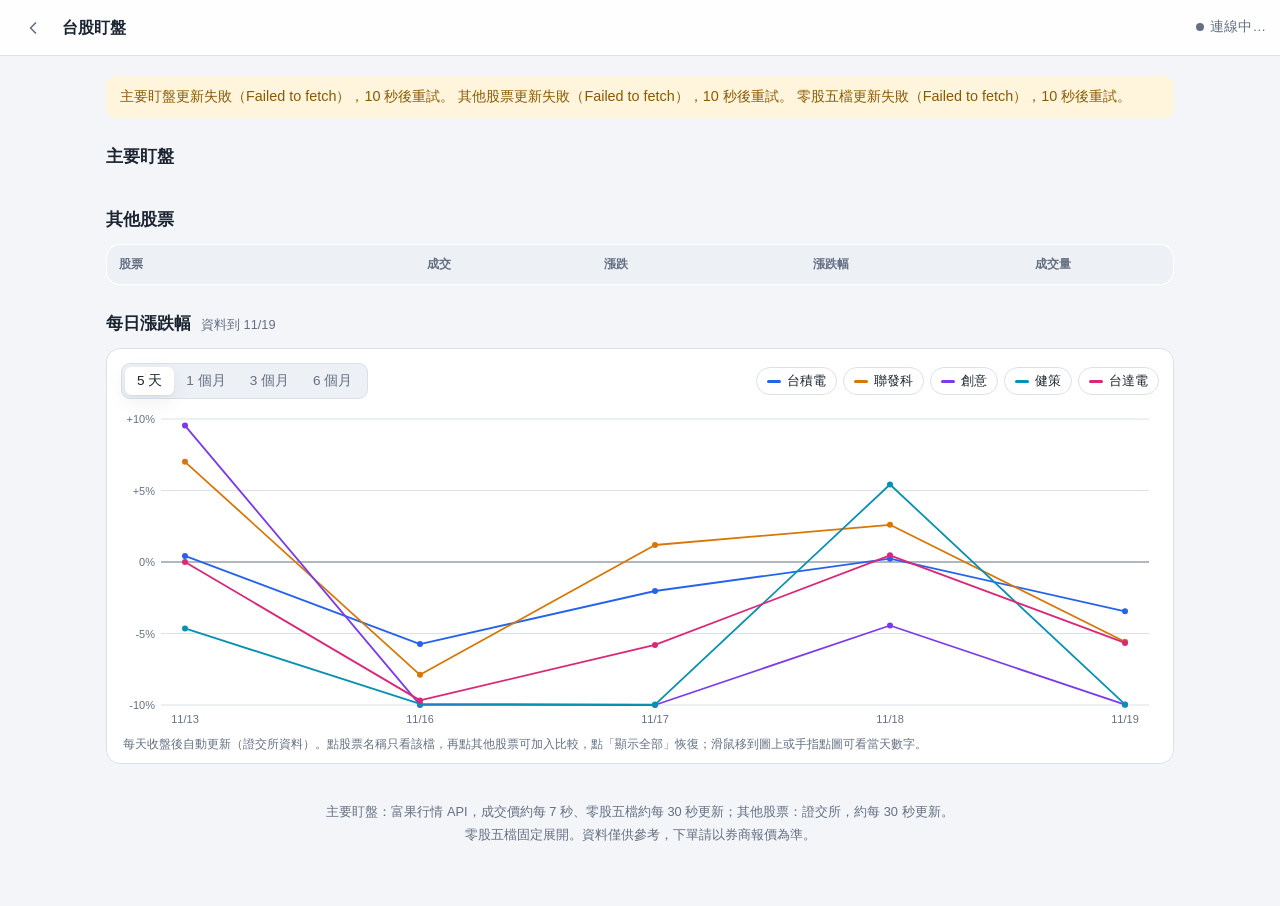
==== commit d7f4e743: "折線圖：第一次點股票名稱只顯示該檔，可再加入其他股票比較 Co-Authored-By: Claude Opus 5.5 <noreply@anthropic.com> Claude-Session:" ====
--- a/stocks/index.html
+++ b/stocks/index.html
@@ -120,6 +120,7 @@
         .legend button i { width: 14px; height: 3px; border-radius: 2px; background: var(--c); }
         .legend button.off { opacity: .4; }
         .legend button.off i { background: var(--border); }
+        .legend button.all { color: var(--primary); border-style: dashed; }
         .chart-wrap { position: relative; }
         .chart-wrap svg { display: block; width: 100%; height: 320px; touch-action: pan-y; }
         .chart-wrap .grid line { stroke: var(--border); stroke-width: 1; }
@@ -181,7 +182,7 @@
                 <svg id="chart" role="img" aria-label="主要盯盤 5 檔股票的每日漲跌幅折線圖"></svg>
                 <div class="tip" id="tip" hidden></div>
             </div>
-            <p class="chart-note">每天收盤後自動更新（證交所資料）。點上方股票名稱可隱藏／顯示該條線；滑鼠移到圖上或手指點圖可看當天數字。</p>
+            <p class="chart-note">每天收盤後自動更新（證交所資料）。點股票名稱只看該檔，再點其他股票可加入比較，點「顯示全部」恢復；滑鼠移到圖上或手指點圖可看當天數字。</p>
         </div>
 
         <footer>
@@ -350,7 +351,8 @@
 
         function renderLegend() {
             $('#legendBtns').innerHTML = chart.data.series.map(s =>
-                `<button data-sym="${s.symbol}" class="${chart.hidden.has(s.symbol) ? 'off' : ''}" style="--c:${s.color}"><i></i>${esc(s.name)}</button>`).join('');
+                `<button data-sym="${s.symbol}" class="${chart.hidden.has(s.symbol) ? 'off' : ''}" style="--c:${s.color}"><i></i>${esc(s.name)}</button>`).join('')
+                + (chart.hidden.size ? '<button data-all="1" class="all">顯示全部</button>' : '');
         }
 
         function drawChart() {
@@ -435,9 +437,20 @@
         $('#legendBtns').addEventListener('click', e => {
             const b = e.target.closest('button');
             if (!b) return;
+            if (b.dataset.all) { chart.hidden.clear(); renderLegend(); drawChart(); return; }
             const s = b.dataset.sym;
-            chart.hidden.has(s) ? chart.hidden.delete(s) : chart.hidden.add(s);
-            if (chart.hidden.size === chart.data.series.length) chart.hidden.delete(s);  // 至少留一條
+            const all = chart.data.series.map(x => x.symbol);
+            const visible = all.filter(x => !chart.hidden.has(x));
+            if (visible.length === all.length) {
+                // 全部顯示時第一次點：只顯示這一檔
+                all.forEach(x => { if (x !== s) chart.hidden.add(x); });
+            } else if (visible.length === 1 && visible[0] === s) {
+                // 只剩這一檔時再點它：恢復全部
+                chart.hidden.clear();
+            } else {
+                // 其他情況：加入或移除這一檔，方便兩三檔比較
+                chart.hidden.has(s) ? chart.hidden.delete(s) : chart.hidden.add(s);
+            }
             renderLegend();
             drawChart();
         });
